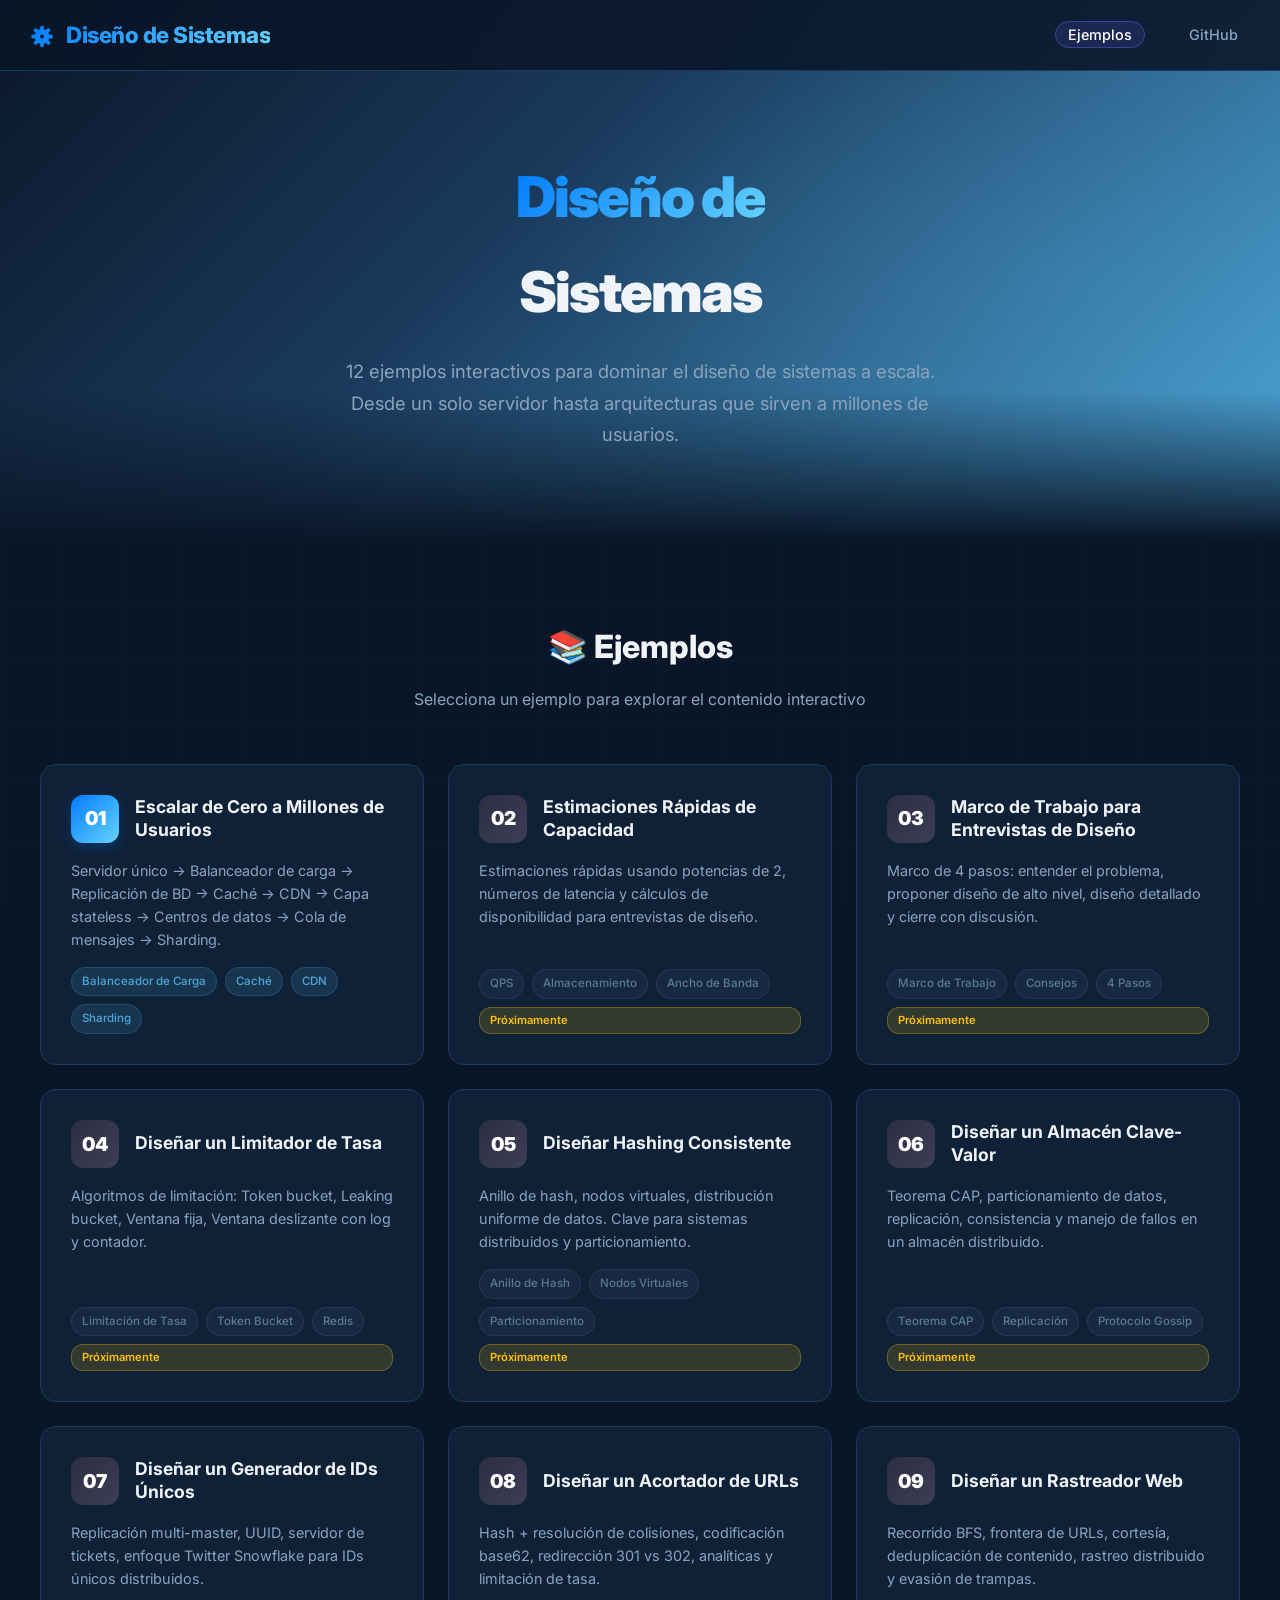
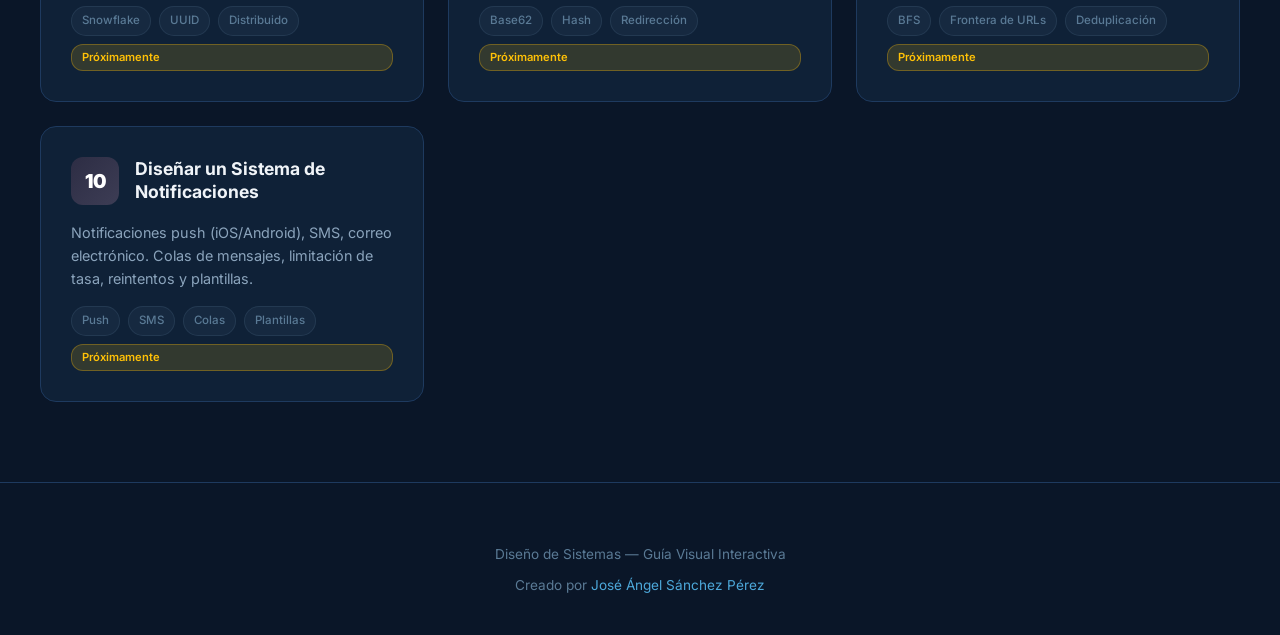
==== index.html @ 15aa8e98 "hola" ====
<!DOCTYPE html>
<html lang="es">
<head>
    <meta charset="UTF-8">
    <meta name="viewport" content="width=device-width, initial-scale=1.0">
    <title>Diseño de Sistemas — Guía Completa con 12 Ejemplos</title>
    <meta name="description" content="Guía interactiva y visual de Diseño de Sistemas. 12 ejemplos prácticos desde escalamiento básico hasta arquitecturas distribuidas complejas.">
    <meta name="author" content="José Ángel Sánchez Pérez">
    <meta property="og:type" content="website">
    <meta property="og:title" content="Diseño de Sistemas — 12 Ejemplos Prácticos">
    <meta property="og:description" content="Domina el diseño de sistemas con esta guía visual interactiva.">
    <!-- Fonts -->
    <link rel="preconnect" href="https://fonts.googleapis.com">
    <link rel="preconnect" href="https://fonts.gstatic.com" crossorigin>
    <link href="https://fonts.googleapis.com/css2?family=Inter:wght@300;400;500;600;700;800;900&family=JetBrains+Mono:wght@400;500&display=swap" rel="stylesheet">
    <link rel="stylesheet" href="https://cdnjs.cloudflare.com/ajax/libs/font-awesome/6.4.0/css/all.min.css">
    <link rel="stylesheet" href="styles.css">
    <style>
        /* ===== MAIN MENU SPECIFIC STYLES ===== */
        .menu-hero {
            min-height: 60vh;
            display: flex;
            align-items: center;
            justify-content: center;
            position: relative;
            padding: 120px 30px 60px;
            background: var(--gradient-hero);
            overflow: hidden;
        }
        .menu-hero::before {
            content: '';
            position: absolute;
            top: 0; right: 0;
            width: 60%; height: 100%;
            background: radial-gradient(ellipse at 70% 50%, rgba(77,168,218,0.12) 0%, transparent 60%);
        }
        .menu-hero::after {
            content: '';
            position: absolute;
            bottom: 0; left: 0;
            width: 100%; height: 150px;
            background: linear-gradient(to top, var(--bg-deep), transparent);
        }
        .menu-hero-content {
            position: relative; z-index: 1;
            text-align: center; max-width: 800px;
        }
        .menu-hero-content h1 {
            font-size: 3.5rem; font-weight: 900;
            letter-spacing: -2px; margin-bottom: 16px;
            animation: fadeInUp 0.8s ease;
        }
        .menu-hero-content h1 .gradient-text {
            background: var(--gradient-primary);
            -webkit-background-clip: text;
            -webkit-text-fill-color: transparent;
            background-clip: text;
        }
        .menu-hero-content p {
            font-size: 1.15rem; color: var(--text-secondary);
            max-width: 600px; margin: 0 auto;
            animation: fadeInUp 0.8s ease 0.15s both;
        }

        /* Chapters Grid */
        .chapters-section {
            padding: 80px 30px;
            position: relative; z-index: 1;
        }
        .chapters-container {
            max-width: 1200px; margin: 0 auto;
        }
        .chapters-header {
            text-align: center; margin-bottom: 50px;
        }
        .chapters-header h2 {
            font-size: 2rem; font-weight: 800;
            margin-bottom: 12px;
        }
        .chapters-header p {
            color: var(--text-secondary); font-size: 1rem;
        }
        .chapters-grid {
            display: grid;
            grid-template-columns: repeat(auto-fill, minmax(320px, 1fr));
            gap: 24px;
        }
        .chapter-card {
            background: var(--bg-card);
            border: 1px solid var(--border);
            border-radius: var(--radius);
            padding: 30px;
            transition: var(--transition);
            position: relative;
            overflow: hidden;
            display: flex;
            flex-direction: column;
            text-decoration: none;
            color: inherit;
        }
        .chapter-card::before {
            content: '';
            position: absolute;
            top: 0; left: 0;
            width: 100%; height: 4px;
            background: var(--gradient-primary);
            opacity: 0;
            transition: var(--transition);
        }
        .chapter-card:hover {
            border-color: rgba(77,168,218,0.4);
            transform: translateY(-4px);
            box-shadow: var(--shadow-glow);
        }
        .chapter-card:hover::before { opacity: 1; }
        .chapter-card-header {
            display: flex; align-items: center;
            gap: 16px; margin-bottom: 16px;
        }
        .chapter-card-number {
            width: 48px; height: 48px;
            border-radius: 12px;
            background: var(--gradient-primary);
            display: flex; align-items: center; justify-content: center;
            font-size: 1.2rem; font-weight: 900; color: #fff;
            flex-shrink: 0;
            box-shadow: 0 4px 12px rgba(0,123,255,0.25);
        }
        .chapter-card-title {
            font-size: 1.1rem; font-weight: 700;
            color: var(--text-primary);
            line-height: 1.3;
        }
        .chapter-card-desc {
            font-size: 0.9rem; color: var(--text-secondary);
            line-height: 1.6; flex: 1;
            margin-bottom: 16px;
        }
        .chapter-card-tags {
            display: flex; flex-wrap: wrap; gap: 8px;
        }
        .chapter-tag {
            padding: 4px 10px;
            background: var(--primary-glow);
            border: 1px solid rgba(77,168,218,0.2);
            border-radius: 20px;
            font-size: 0.72rem;
            color: var(--primary);
            font-weight: 500;
        }
        .chapter-card.available .chapter-card-number {
            background: var(--gradient-primary);
        }
        .chapter-card.coming-soon {
            opacity: 0.6;
        }
        .chapter-card.coming-soon .chapter-card-number {
            background: linear-gradient(135deg, #2d2d44, #3d3d55);
            box-shadow: none;
        }
        .chapter-card.coming-soon .chapter-tag {
            background: rgba(90,122,149,0.1);
            border-color: rgba(90,122,149,0.2);
            color: var(--text-muted);
        }
        .coming-soon-badge {
            display: inline-block;
            padding: 3px 10px;
            background: rgba(255,193,7,0.15);
            border: 1px solid rgba(255,193,7,0.3);
            border-radius: 12px;
            font-size: 0.7rem;
            color: var(--warning);
            font-weight: 600;
            margin-top: 8px;
        }

        @media (max-width: 768px) {
            .menu-hero-content h1 { font-size: 2.4rem; }
            .chapters-grid { grid-template-columns: 1fr; }
            .chapters-section { padding: 40px 16px; }
        }
    </style>
</head>
<body>
    <div class="bg-grid"></div>

    <!-- Navegación -->
    <nav class="navbar">
        <div class="nav-container">
            <a href="index.html" class="nav-logo">
                <span class="logo-icon">⚙️</span> Diseño de Sistemas
            </a>
            <ul class="nav-menu">
                <li><a href="#ejemplos" class="nav-link active">Ejemplos</a></li>
                <li><a href="https://github.com/mtroangelsanchez" class="nav-link" target="_blank">GitHub</a></li>
            </ul>
        </div>
    </nav>

    <!-- Hero -->
    <section class="menu-hero">
        <div class="menu-hero-content">
            <h1>
                <span class="gradient-text">Diseño de</span><br>Sistemas
            </h1>
            <p>
                12 ejemplos interactivos para dominar el diseño de sistemas a escala. 
                Desde un solo servidor hasta arquitecturas que sirven a millones de usuarios.
            </p>
        </div>
    </section>

    <!-- Ejemplos -->
    <section class="chapters-section" id="ejemplos">
        <div class="chapters-container">
            <div class="chapters-header">
                <h2>📚 Ejemplos</h2>
                <p>Selecciona un ejemplo para explorar el contenido interactivo</p>
            </div>

            <div class="chapters-grid">

                <!-- Ejemplo 1 - DISPONIBLE -->
                <a href="chapter1.html" class="chapter-card available">
                    <div class="chapter-card-header">
                        <div class="chapter-card-number">01</div>
                        <div class="chapter-card-title">Escalar de Cero a Millones de Usuarios</div>
                    </div>
                    <p class="chapter-card-desc">
                        Servidor único → Balanceador de carga → Replicación de BD → Caché → CDN → Capa stateless → Centros de datos → Cola de mensajes → Sharding.
                    </p>
                    <div class="chapter-card-tags">
                        <span class="chapter-tag">Balanceador de Carga</span>
                        <span class="chapter-tag">Caché</span>
                        <span class="chapter-tag">CDN</span>
                        <span class="chapter-tag">Sharding</span>
                    </div>
                </a>

                <!-- Ejemplo 2 -->
                <a href="#" class="chapter-card coming-soon">
                    <div class="chapter-card-header">
                        <div class="chapter-card-number">02</div>
                        <div class="chapter-card-title">Estimaciones Rápidas de Capacidad</div>
                    </div>
                    <p class="chapter-card-desc">
                        Estimaciones rápidas usando potencias de 2, números de latencia y cálculos de disponibilidad para entrevistas de diseño.
                    </p>
                    <div class="chapter-card-tags">
                        <span class="chapter-tag">QPS</span>
                        <span class="chapter-tag">Almacenamiento</span>
                        <span class="chapter-tag">Ancho de Banda</span>
                    </div>
                    <span class="coming-soon-badge">Próximamente</span>
                </a>

                <!-- Ejemplo 3 -->
                <a href="#" class="chapter-card coming-soon">
                    <div class="chapter-card-header">
                        <div class="chapter-card-number">03</div>
                        <div class="chapter-card-title">Marco de Trabajo para Entrevistas de Diseño</div>
                    </div>
                    <p class="chapter-card-desc">
                        Marco de 4 pasos: entender el problema, proponer diseño de alto nivel, diseño detallado y cierre con discusión.
                    </p>
                    <div class="chapter-card-tags">
                        <span class="chapter-tag">Marco de Trabajo</span>
                        <span class="chapter-tag">Consejos</span>
                        <span class="chapter-tag">4 Pasos</span>
                    </div>
                    <span class="coming-soon-badge">Próximamente</span>
                </a>

                <!-- Ejemplo 4 -->
                <a href="#" class="chapter-card coming-soon">
                    <div class="chapter-card-header">
                        <div class="chapter-card-number">04</div>
                        <div class="chapter-card-title">Diseñar un Limitador de Tasa</div>
                    </div>
                    <p class="chapter-card-desc">
                        Algoritmos de limitación: Token bucket, Leaking bucket, Ventana fija, Ventana deslizante con log y contador.
                    </p>
                    <div class="chapter-card-tags">
                        <span class="chapter-tag">Limitación de Tasa</span>
                        <span class="chapter-tag">Token Bucket</span>
                        <span class="chapter-tag">Redis</span>
                    </div>
                    <span class="coming-soon-badge">Próximamente</span>
                </a>

                <!-- Ejemplo 5 -->
                <a href="#" class="chapter-card coming-soon">
                    <div class="chapter-card-header">
                        <div class="chapter-card-number">05</div>
                        <div class="chapter-card-title">Diseñar Hashing Consistente</div>
                    </div>
                    <p class="chapter-card-desc">
                        Anillo de hash, nodos virtuales, distribución uniforme de datos. Clave para sistemas distribuidos y particionamiento.
                    </p>
                    <div class="chapter-card-tags">
                        <span class="chapter-tag">Anillo de Hash</span>
                        <span class="chapter-tag">Nodos Virtuales</span>
                        <span class="chapter-tag">Particionamiento</span>
                    </div>
                    <span class="coming-soon-badge">Próximamente</span>
                </a>

                <!-- Ejemplo 6 -->
                <a href="#" class="chapter-card coming-soon">
                    <div class="chapter-card-header">
                        <div class="chapter-card-number">06</div>
                        <div class="chapter-card-title">Diseñar un Almacén Clave-Valor</div>
                    </div>
                    <p class="chapter-card-desc">
                        Teorema CAP, particionamiento de datos, replicación, consistencia y manejo de fallos en un almacén distribuido.
                    </p>
                    <div class="chapter-card-tags">
                        <span class="chapter-tag">Teorema CAP</span>
                        <span class="chapter-tag">Replicación</span>
                        <span class="chapter-tag">Protocolo Gossip</span>
                    </div>
                    <span class="coming-soon-badge">Próximamente</span>
                </a>

                <!-- Ejemplo 7 -->
                <a href="#" class="chapter-card coming-soon">
                    <div class="chapter-card-header">
                        <div class="chapter-card-number">07</div>
                        <div class="chapter-card-title">Diseñar un Generador de IDs Únicos</div>
                    </div>
                    <p class="chapter-card-desc">
                        Replicación multi-master, UUID, servidor de tickets, enfoque Twitter Snowflake para IDs únicos distribuidos.
                    </p>
                    <div class="chapter-card-tags">
                        <span class="chapter-tag">Snowflake</span>
                        <span class="chapter-tag">UUID</span>
                        <span class="chapter-tag">Distribuido</span>
                    </div>
                    <span class="coming-soon-badge">Próximamente</span>
                </a>

                <!-- Ejemplo 8 -->
                <a href="#" class="chapter-card coming-soon">
                    <div class="chapter-card-header">
                        <div class="chapter-card-number">08</div>
                        <div class="chapter-card-title">Diseñar un Acortador de URLs</div>
                    </div>
                    <p class="chapter-card-desc">
                        Hash + resolución de colisiones, codificación base62, redirección 301 vs 302, analíticas y limitación de tasa.
                    </p>
                    <div class="chapter-card-tags">
                        <span class="chapter-tag">Base62</span>
                        <span class="chapter-tag">Hash</span>
                        <span class="chapter-tag">Redirección</span>
                    </div>
                    <span class="coming-soon-badge">Próximamente</span>
                </a>

                <!-- Ejemplo 9 -->
                <a href="#" class="chapter-card coming-soon">
                    <div class="chapter-card-header">
                        <div class="chapter-card-number">09</div>
                        <div class="chapter-card-title">Diseñar un Rastreador Web</div>
                    </div>
                    <p class="chapter-card-desc">
                        Recorrido BFS, frontera de URLs, cortesía, deduplicación de contenido, rastreo distribuido y evasión de trampas.
                    </p>
                    <div class="chapter-card-tags">
                        <span class="chapter-tag">BFS</span>
                        <span class="chapter-tag">Frontera de URLs</span>
                        <span class="chapter-tag">Deduplicación</span>
                    </div>
                    <span class="coming-soon-badge">Próximamente</span>
                </a>

                <!-- Ejemplo 10 -->
                <a href="#" class="chapter-card coming-soon">
                    <div class="chapter-card-header">
                        <div class="chapter-card-number">10</div>
                        <div class="chapter-card-title">Diseñar un Sistema de Notificaciones</div>
                    </div>
                    <p class="chapter-card-desc">
                        Notificaciones push (iOS/Android), SMS, correo electrónico. Colas de mensajes, limitación de tasa, reintentos y plantillas.
                    </p>
                    <div class="chapter-card-tags">
                        <span class="chapter-tag">Push</span>
                        <span class="chapter-tag">SMS</span>
                        <span class="chapter-tag">Colas</span>
                        <span class="chapter-tag">Plantillas</span>
                    </div>
                    <span class="coming-soon-badge">Próximamente</span>
                </a>

                <!-- Ejemplo 11 -->
                <a href="#" class="chapter-card coming-soon">
                    <div class="chapter-card-header">
                        <div class="chapter-card-number">11</div>
                        <div class="chapter-card-title">Diseñar un Sistema de Noticias (Feed)</div>
                    </div>
                    <p class="chapter-card-desc">
                        Publicación de feed, construcción del news feed. Fanout en escritura vs fanout en lectura, estrategia de caché y ranking.
                    </p>
                    <div class="chapter-card-tags">
                        <span class="chapter-tag">Fanout</span>
                        <span class="chapter-tag">Ranking de Feed</span>
                        <span class="chapter-tag">Caché</span>
                    </div>
                    <span class="coming-soon-badge">Próximamente</span>
                </a>

                <!-- Ejemplo 12 -->
                <a href="#" class="chapter-card coming-soon">
                    <div class="chapter-card-header">
                        <div class="chapter-card-number">12</div>
                        <div class="chapter-card-title">Diseñar un Sistema de Chat</div>
                    </div>
                    <p class="chapter-card-desc">
                        WebSocket, chat 1 a 1, chat grupal, presencia en línea, sincronización de mensajes, almacenamiento y notificaciones push.
                    </p>
                    <div class="chapter-card-tags">
                        <span class="chapter-tag">WebSocket</span>
                        <span class="chapter-tag">Presencia</span>
                        <span class="chapter-tag">Sincronización</span>
                    </div>
                    <span class="coming-soon-badge">Próximamente</span>
                </a>

            </div>
        </div>
    </section>

    <!-- Pie de página -->
    <footer class="footer">
        <p>Diseño de Sistemas — Guía Visual Interactiva</p>
        <p>Creado por <a href="https://github.com/mtroangelsanchez">José Ángel Sánchez Pérez</a></p>
    </footer>

    <script>
        // Animate cards on scroll
        document.addEventListener('DOMContentLoaded', () => {
            const cards = document.querySelectorAll('.chapter-card');
            const observer = new IntersectionObserver((entries) => {
                entries.forEach((entry, i) => {
                    if (entry.isIntersecting) {
                        setTimeout(() => {
                            entry.target.style.opacity = '1';
                            entry.target.style.transform = 'translateY(0)';
                        }, i * 80);
                        observer.unobserve(entry.target);
                    }
                });
            }, { threshold: 0.1 });

            cards.forEach(card => {
                card.style.opacity = '0';
                card.style.transform = 'translateY(25px)';
                card.style.transition = 'opacity 0.5s ease, transform 0.5s ease';
                observer.observe(card);
            });

            // Navbar scroll
            const navbar = document.querySelector('.navbar');
            window.addEventListener('scroll', () => {
                navbar.style.background = window.scrollY > 50 
                    ? 'rgba(10, 22, 40, 0.95)' 
                    : 'rgba(10, 22, 40, 0.88)';
            });
        });
    </script>
</body>
</html>
---- styles.css ----
/* ===== SYSTEM DESIGN — TEMA INSPIRADO EN HEALTHCARE MODERN UI ===== */
/* Paleta: Deep Blue + Sky Blue + Electric Blue + Purple accents */

* {
    margin: 0;
    padding: 0;
    box-sizing: border-box;
}

html {
    scroll-behavior: smooth;
}

:root {
    --bg-deep: #0a1628;
    --bg-card: #0f2137;
    --bg-card-hover: #132d4a;
    --primary: #4da8da;
    --primary-bright: #67d4fc;
    --primary-glow: rgba(77, 168, 218, 0.15);
    --secondary: #007bff;
    --secondary-glow: rgba(0, 123, 255, 0.15);
    --tertiary: #6c63ff;
    --tertiary-glow: rgba(108, 99, 255, 0.15);
    --success: #20c997;
    --warning: #ffc107;
    --danger: #ff6b6b;
    --text-primary: #f0f4f8;
    --text-secondary: #8ba4bc;
    --text-muted: #5a7a95;
    --border: #1e3a5f;
    --gradient-hero: linear-gradient(135deg, #0a1628 0%, #1a3a5c 40%, #4da8da 100%);
    --gradient-primary: linear-gradient(135deg, #007bff, #67d4fc);
    --gradient-secondary: linear-gradient(135deg, #6c63ff, #a78bfa);
    --gradient-card: linear-gradient(180deg, #0f2137 0%, #0a1628 100%);
    --shadow: 0 4px 24px rgba(0, 0, 0, 0.4);
    --shadow-glow: 0 0 30px rgba(77, 168, 218, 0.12);
    --radius: 16px;
    --radius-sm: 8px;
    --transition: all 0.3s cubic-bezier(0.4, 0, 0.2, 1);
}

body {
    font-family: 'Inter', 'Segoe UI', sans-serif;
    background: var(--bg-deep);
    color: var(--text-primary);
    line-height: 1.7;
    overflow-x: hidden;
}

a {
    text-decoration: none;
    color: inherit;
}

/* ===== ANIMATED BACKGROUND ===== */
.bg-grid {
    position: fixed;
    top: 0;
    left: 0;
    width: 100%;
    height: 100%;
    pointer-events: none;
    z-index: 0;
    background-image: 
        linear-gradient(rgba(77, 168, 218, 0.03) 1px, transparent 1px),
        linear-gradient(90deg, rgba(77, 168, 218, 0.03) 1px, transparent 1px);
    background-size: 60px 60px;
}

/* ===== NAVIGATION ===== */
.navbar {
    position: fixed;
    top: 0;
    left: 0;
    width: 100%;
    z-index: 1000;
    background: rgba(10, 22, 40, 0.88);
    backdrop-filter: blur(20px);
    border-bottom: 1px solid var(--border);
    transition: var(--transition);
}

.nav-container {
    max-width: 1300px;
    margin: 0 auto;
    padding: 16px 30px;
    display: flex;
    justify-content: space-between;
    align-items: center;
}

.nav-logo {
    font-size: 1.4rem;
    font-weight: 800;
    background: var(--gradient-primary);
    -webkit-background-clip: text;
    -webkit-text-fill-color: transparent;
    background-clip: text;
    letter-spacing: -0.5px;
}

.nav-logo .logo-icon {
    display: inline-block;
    margin-right: 8px;
    font-size: 1.2rem;
}

.nav-menu {
    display: flex;
    list-style: none;
    gap: 32px;
}

.nav-link {
    font-size: 0.9rem;
    font-weight: 500;
    color: var(--text-secondary);
    transition: var(--transition);
    position: relative;
    padding: 4px 12px;
    border-radius: 20px;
}

.nav-link:hover,
.nav-link.active {
    color: #fff;
    background: var(--tertiary-glow);
    border: 1px solid rgba(108, 99, 255, 0.4);
}

.nav-back {
    display: flex;
    align-items: center;
    gap: 8px;
    color: var(--text-secondary);
    font-size: 0.9rem;
    transition: var(--transition);
}

.nav-back:hover {
    color: var(--primary);
}

/* ===== HERO SECTION ===== */
.hero {
    min-height: 100vh;
    display: flex;
    align-items: center;
    justify-content: center;
    position: relative;
    padding: 120px 30px 80px;
    overflow: hidden;
    background: var(--gradient-hero);
}

.hero::before {
    content: '';
    position: absolute;
    top: 0;
    right: 0;
    width: 60%;
    height: 100%;
    background: radial-gradient(ellipse at 70% 50%, rgba(77, 168, 218, 0.15) 0%, transparent 60%);
    pointer-events: none;
}

.hero::after {
    content: '';
    position: absolute;
    bottom: 0;
    left: 0;
    width: 100%;
    height: 200px;
    background: linear-gradient(to top, var(--bg-deep), transparent);
    pointer-events: none;
}

.hero-content {
    position: relative;
    z-index: 1;
    text-align: center;
    max-width: 900px;
}

.hero-badge {
    display: inline-flex;
    align-items: center;
    gap: 8px;
    padding: 8px 20px;
    background: rgba(108, 99, 255, 0.15);
    border: 1px solid rgba(108, 99, 255, 0.4);
    border-radius: 50px;
    font-size: 0.85rem;
    color: var(--tertiary);
    font-weight: 600;
    margin-bottom: 24px;
    animation: fadeInUp 0.8s ease;
}

.hero-title {
    font-size: 4rem;
    font-weight: 900;
    line-height: 1.1;
    margin-bottom: 20px;
    letter-spacing: -2px;
    animation: fadeInUp 0.8s ease 0.1s both;
}

.hero-title .gradient-text {
    background: var(--gradient-primary);
    -webkit-background-clip: text;
    -webkit-text-fill-color: transparent;
    background-clip: text;
}

.hero-subtitle {
    font-size: 1.2rem;
    color: var(--text-secondary);
    max-width: 650px;
    margin: 0 auto 40px;
    animation: fadeInUp 0.8s ease 0.2s both;
}

.hero-stats {
    display: flex;
    justify-content: center;
    gap: 50px;
    animation: fadeInUp 0.8s ease 0.3s both;
}

.hero-stat {
    text-align: center;
}

.hero-stat-number {
    font-size: 2.2rem;
    font-weight: 800;
    background: var(--gradient-primary);
    -webkit-background-clip: text;
    -webkit-text-fill-color: transparent;
    background-clip: text;
}

.hero-stat-label {
    font-size: 0.8rem;
    color: var(--text-muted);
    text-transform: uppercase;
    letter-spacing: 1px;
}

@keyframes fadeInUp {
    from { opacity: 0; transform: translateY(30px); }
    to { opacity: 1; transform: translateY(0); }
}

/* ===== CHAPTER SECTION ===== */
.chapter-section {
    padding: 80px 30px;
    position: relative;
    z-index: 1;
}

.chapter-container {
    max-width: 1100px;
    margin: 0 auto;
}

.chapter-header {
    display: flex;
    align-items: center;
    gap: 20px;
    margin-bottom: 50px;
    padding-bottom: 20px;
    border-bottom: 1px solid var(--border);
}

.chapter-number {
    display: flex;
    align-items: center;
    justify-content: center;
    width: 60px;
    height: 60px;
    border-radius: 16px;
    background: var(--gradient-primary);
    font-size: 1.5rem;
    font-weight: 900;
    color: #fff;
    flex-shrink: 0;
    box-shadow: 0 4px 15px rgba(0, 123, 255, 0.3);
}

.chapter-title {
    font-size: 2.2rem;
    font-weight: 800;
    letter-spacing: -1px;
}

.chapter-title .highlight {
    color: var(--primary);
}

/* ===== CONTENT BLOCKS ===== */
.content-block {
    margin-bottom: 60px;
}

.content-block h2 {
    font-size: 1.6rem;
    font-weight: 700;
    margin-bottom: 20px;
    color: var(--text-primary);
    display: flex;
    align-items: center;
    gap: 12px;
}

.content-block h2 .icon {
    display: inline-flex;
    align-items: center;
    justify-content: center;
    width: 36px;
    height: 36px;
    border-radius: 10px;
    font-size: 1rem;
}

.content-block h2 .icon.cyan { background: var(--primary-glow); color: var(--primary); }
.content-block h2 .icon.orange { background: var(--secondary-glow); color: var(--secondary); }
.content-block h2 .icon.purple { background: var(--tertiary-glow); color: var(--tertiary); }

.content-block h3 {
    font-size: 1.2rem;
    font-weight: 600;
    margin: 30px 0 15px;
    color: var(--primary-bright);
}

.content-block p {
    font-size: 1rem;
    color: var(--text-secondary);
    margin-bottom: 16px;
    line-height: 1.8;
}

/* ===== INFO CARDS ===== */
.info-card {
    background: var(--bg-card);
    border: 1px solid var(--border);
    border-radius: var(--radius);
    padding: 30px;
    margin: 24px 0;
    transition: var(--transition);
    position: relative;
    overflow: hidden;
}

.info-card::before {
    content: '';
    position: absolute;
    top: 0;
    left: 0;
    width: 4px;
    height: 100%;
    background: var(--gradient-primary);
    border-radius: 4px 0 0 4px;
}

.info-card:hover {
    border-color: rgba(77, 168, 218, 0.4);
    box-shadow: var(--shadow-glow);
    transform: translateY(-2px);
}

.info-card.orange::before {
    background: linear-gradient(135deg, #007bff, #4da8da);
}

.info-card.purple::before {
    background: var(--gradient-secondary);
}

.info-card h4 {
    font-size: 1.1rem;
    font-weight: 700;
    margin-bottom: 12px;
    color: var(--text-primary);
}

.info-card p {
    color: var(--text-secondary);
    font-size: 0.95rem;
}

/* ===== FLOW STEPS ===== */
.flow-steps {
    display: flex;
    flex-direction: column;
    gap: 16px;
    margin: 24px 0;
}

.flow-step {
    display: flex;
    align-items: flex-start;
    gap: 16px;
    padding: 20px;
    background: var(--bg-card);
    border: 1px solid var(--border);
    border-radius: var(--radius-sm);
    transition: var(--transition);
}

.flow-step:hover {
    border-color: rgba(77, 168, 218, 0.3);
    background: var(--bg-card-hover);
}

.flow-step-number {
    display: flex;
    align-items: center;
    justify-content: center;
    width: 32px;
    height: 32px;
    border-radius: 50%;
    background: var(--primary-glow);
    border: 2px solid var(--primary);
    color: var(--primary);
    font-weight: 700;
    font-size: 0.85rem;
    flex-shrink: 0;
}

.flow-step-content {
    flex: 1;
}

.flow-step-content strong {
    color: var(--text-primary);
}

.flow-step-content p {
    margin: 0;
    font-size: 0.9rem;
}

/* ===== COMPARISON GRID ===== */
.comparison-grid {
    display: grid;
    grid-template-columns: 1fr 1fr;
    gap: 24px;
    margin: 24px 0;
}

.comparison-card {
    background: var(--bg-card);
    border: 1px solid var(--border);
    border-radius: var(--radius);
    padding: 28px;
    transition: var(--transition);
}

.comparison-card:hover {
    transform: translateY(-3px);
    box-shadow: var(--shadow);
}

.comparison-card.sql {
    border-top: 3px solid var(--primary);
}

.comparison-card.nosql {
    border-top: 3px solid var(--secondary);
}

.comparison-card h4 {
    font-size: 1.1rem;
    font-weight: 700;
    margin-bottom: 12px;
}

.comparison-card.sql h4 { color: var(--primary); }
.comparison-card.nosql h4 { color: var(--secondary); }

.comparison-card ul {
    list-style: none;
    padding: 0;
}

.comparison-card ul li {
    padding: 8px 0;
    font-size: 0.9rem;
    color: var(--text-secondary);
    display: flex;
    align-items: center;
    gap: 10px;
}

.comparison-card ul li::before {
    content: '▸';
    color: var(--primary);
    font-weight: bold;
}

.comparison-card.nosql ul li::before {
    color: var(--secondary);
}

/* ===== SCALING GRID ===== */
.scaling-grid {
    display: grid;
    grid-template-columns: 1fr 1fr;
    gap: 24px;
    margin: 24px 0;
}

.scaling-card {
    background: var(--bg-card);
    border: 1px solid var(--border);
    border-radius: var(--radius);
    padding: 28px;
    text-align: center;
    transition: var(--transition);
}

.scaling-card:hover {
    transform: translateY(-3px);
    box-shadow: var(--shadow);
    border-color: rgba(77, 168, 218, 0.3);
}

.scaling-card .scaling-icon {
    font-size: 2.5rem;
    margin-bottom: 16px;
}

.scaling-card h4 {
    font-size: 1.1rem;
    font-weight: 700;
    margin-bottom: 8px;
    color: var(--text-primary);
}

.scaling-card .subtitle {
    font-size: 0.85rem;
    color: var(--primary);
    font-weight: 600;
    margin-bottom: 12px;
}

.scaling-card p {
    font-size: 0.9rem;
    color: var(--text-secondary);
}

/* ===== DIAGRAM CONTAINER ===== */
.diagram-container {
    margin: 30px 0;
    background: var(--bg-card);
    border: 1px solid var(--border);
    border-radius: var(--radius);
    padding: 24px;
    text-align: center;
    transition: var(--transition);
}

.diagram-container:hover {
    border-color: rgba(77, 168, 218, 0.4);
    box-shadow: var(--shadow-glow);
}

.diagram-container img {
    max-width: 100%;
    height: auto;
    border-radius: var(--radius-sm);
}

.diagram-container .diagram-caption {
    margin-top: 16px;
    font-size: 0.85rem;
    color: var(--text-muted);
    font-style: italic;
}

.diagram-container .diagram-label {
    display: inline-block;
    padding: 4px 12px;
    background: var(--primary-glow);
    border: 1px solid rgba(77, 168, 218, 0.3);
    border-radius: 20px;
    font-size: 0.75rem;
    color: var(--primary);
    font-weight: 600;
    margin-bottom: 16px;
}

.svg-diagram svg {
    max-width: 100%;
    height: auto;
}

/* ===== ADVANTAGES LIST ===== */
.advantages-list {
    display: grid;
    grid-template-columns: repeat(auto-fit, minmax(280px, 1fr));
    gap: 16px;
    margin: 24px 0;
}

.advantage-item {
    display: flex;
    align-items: flex-start;
    gap: 12px;
    padding: 16px;
    background: var(--bg-card);
    border: 1px solid var(--border);
    border-radius: var(--radius-sm);
    transition: var(--transition);
}

.advantage-item:hover {
    border-color: rgba(32, 201, 151, 0.3);
    background: rgba(32, 201, 151, 0.05);
}

.advantage-item .check {
    color: var(--success);
    font-size: 1.1rem;
    flex-shrink: 0;
    margin-top: 2px;
}

.advantage-item p {
    margin: 0;
    font-size: 0.9rem;
}

.advantage-item strong {
    color: var(--text-primary);
}

/* ===== CONSIDERATIONS ===== */
.considerations-grid {
    display: grid;
    grid-template-columns: repeat(auto-fit, minmax(300px, 1fr));
    gap: 20px;
    margin: 24px 0;
}

.consideration-card {
    background: var(--bg-card);
    border: 1px solid var(--border);
    border-radius: var(--radius);
    padding: 24px;
    transition: var(--transition);
}

.consideration-card:hover {
    border-color: rgba(108, 99, 255, 0.4);
    transform: translateY(-2px);
}

.consideration-card h5 {
    font-size: 0.95rem;
    font-weight: 700;
    color: var(--tertiary);
    margin-bottom: 8px;
    display: flex;
    align-items: center;
    gap: 8px;
}

.consideration-card p {
    font-size: 0.88rem;
    color: var(--text-secondary);
    margin: 0;
}

/* ===== SUMMARY SECTION ===== */
.summary-section {
    margin-top: 80px;
    padding: 50px;
    background: linear-gradient(135deg, var(--bg-card) 0%, rgba(77, 168, 218, 0.08) 100%);
    border: 1px solid var(--border);
    border-radius: var(--radius);
    position: relative;
    overflow: hidden;
}

.summary-section::before {
    content: '';
    position: absolute;
    top: 0;
    left: 0;
    width: 100%;
    height: 3px;
    background: var(--gradient-primary);
}

.summary-section h2 {
    font-size: 1.6rem;
    font-weight: 800;
    margin-bottom: 30px;
    text-align: center;
}

.summary-grid {
    display: grid;
    grid-template-columns: repeat(auto-fit, minmax(250px, 1fr));
    gap: 16px;
}

.summary-item {
    display: flex;
    align-items: center;
    gap: 12px;
    padding: 16px 20px;
    background: rgba(77, 168, 218, 0.05);
    border: 1px solid rgba(77, 168, 218, 0.15);
    border-radius: var(--radius-sm);
    font-size: 0.9rem;
    font-weight: 500;
    transition: var(--transition);
}

.summary-item:hover {
    background: rgba(77, 168, 218, 0.12);
    border-color: rgba(77, 168, 218, 0.4);
    transform: translateX(4px);
}

.summary-item .bullet {
    width: 8px;
    height: 8px;
    border-radius: 50%;
    background: var(--primary);
    flex-shrink: 0;
}

/* ===== TABLE OF CONTENTS (Side dots) ===== */
.toc {
    position: fixed;
    right: 30px;
    top: 50%;
    transform: translateY(-50%);
    z-index: 100;
    display: flex;
    flex-direction: column;
    gap: 8px;
}

.toc-dot {
    width: 10px;
    height: 10px;
    border-radius: 50%;
    background: var(--border);
    border: 2px solid var(--border);
    transition: var(--transition);
    cursor: pointer;
}

.toc-dot.active {
    background: var(--primary);
    border-color: var(--primary);
    box-shadow: 0 0 12px rgba(77, 168, 218, 0.6);
}

.toc-dot:hover {
    border-color: var(--primary);
}

/* ===== CODE BLOCK ===== */
.code-block {
    background: #060d18;
    border: 1px solid var(--border);
    border-radius: var(--radius-sm);
    padding: 20px 24px;
    margin: 16px 0;
    overflow-x: auto;
    font-family: 'JetBrains Mono', 'Fira Code', monospace;
    font-size: 0.85rem;
    line-height: 1.6;
    color: #c9d1d9;
}

.code-block .keyword { color: #ff7b72; }
.code-block .string { color: #a5d6ff; }
.code-block .comment { color: #5a7a95; }

/* ===== FOOTER ===== */
.footer {
    padding: 60px 30px 30px;
    border-top: 1px solid var(--border);
    text-align: center;
    position: relative;
    z-index: 1;
}

.footer p {
    color: var(--text-muted);
    font-size: 0.85rem;
    margin-bottom: 8px;
}

.footer a {
    color: var(--primary);
    transition: var(--transition);
}

.footer a:hover {
    color: var(--primary-bright);
}

/* ===== RESPONSIVE ===== */
@media (max-width: 1200px) {
    .toc {
        display: none;
    }
}

@media (max-width: 768px) {
    .hero-title {
        font-size: 2.5rem;
    }

    .hero-stats {
        flex-direction: column;
        gap: 20px;
    }

    .chapter-header {
        flex-direction: column;
        text-align: center;
    }

    .chapter-title {
        font-size: 1.6rem;
    }

    .comparison-grid,
    .scaling-grid {
        grid-template-columns: 1fr;
    }

    .summary-section {
        padding: 30px 20px;
    }

    .nav-menu {
        display: none;
    }

    .hero {
        padding: 100px 16px 60px;
    }
}

@media (max-width: 480px) {
    .hero-title {
        font-size: 2rem;
    }

    .content-block h2 {
        font-size: 1.3rem;
    }

    .info-card {
        padding: 20px;
    }

    .chapter-section {
        padding: 40px 16px;
    }
}
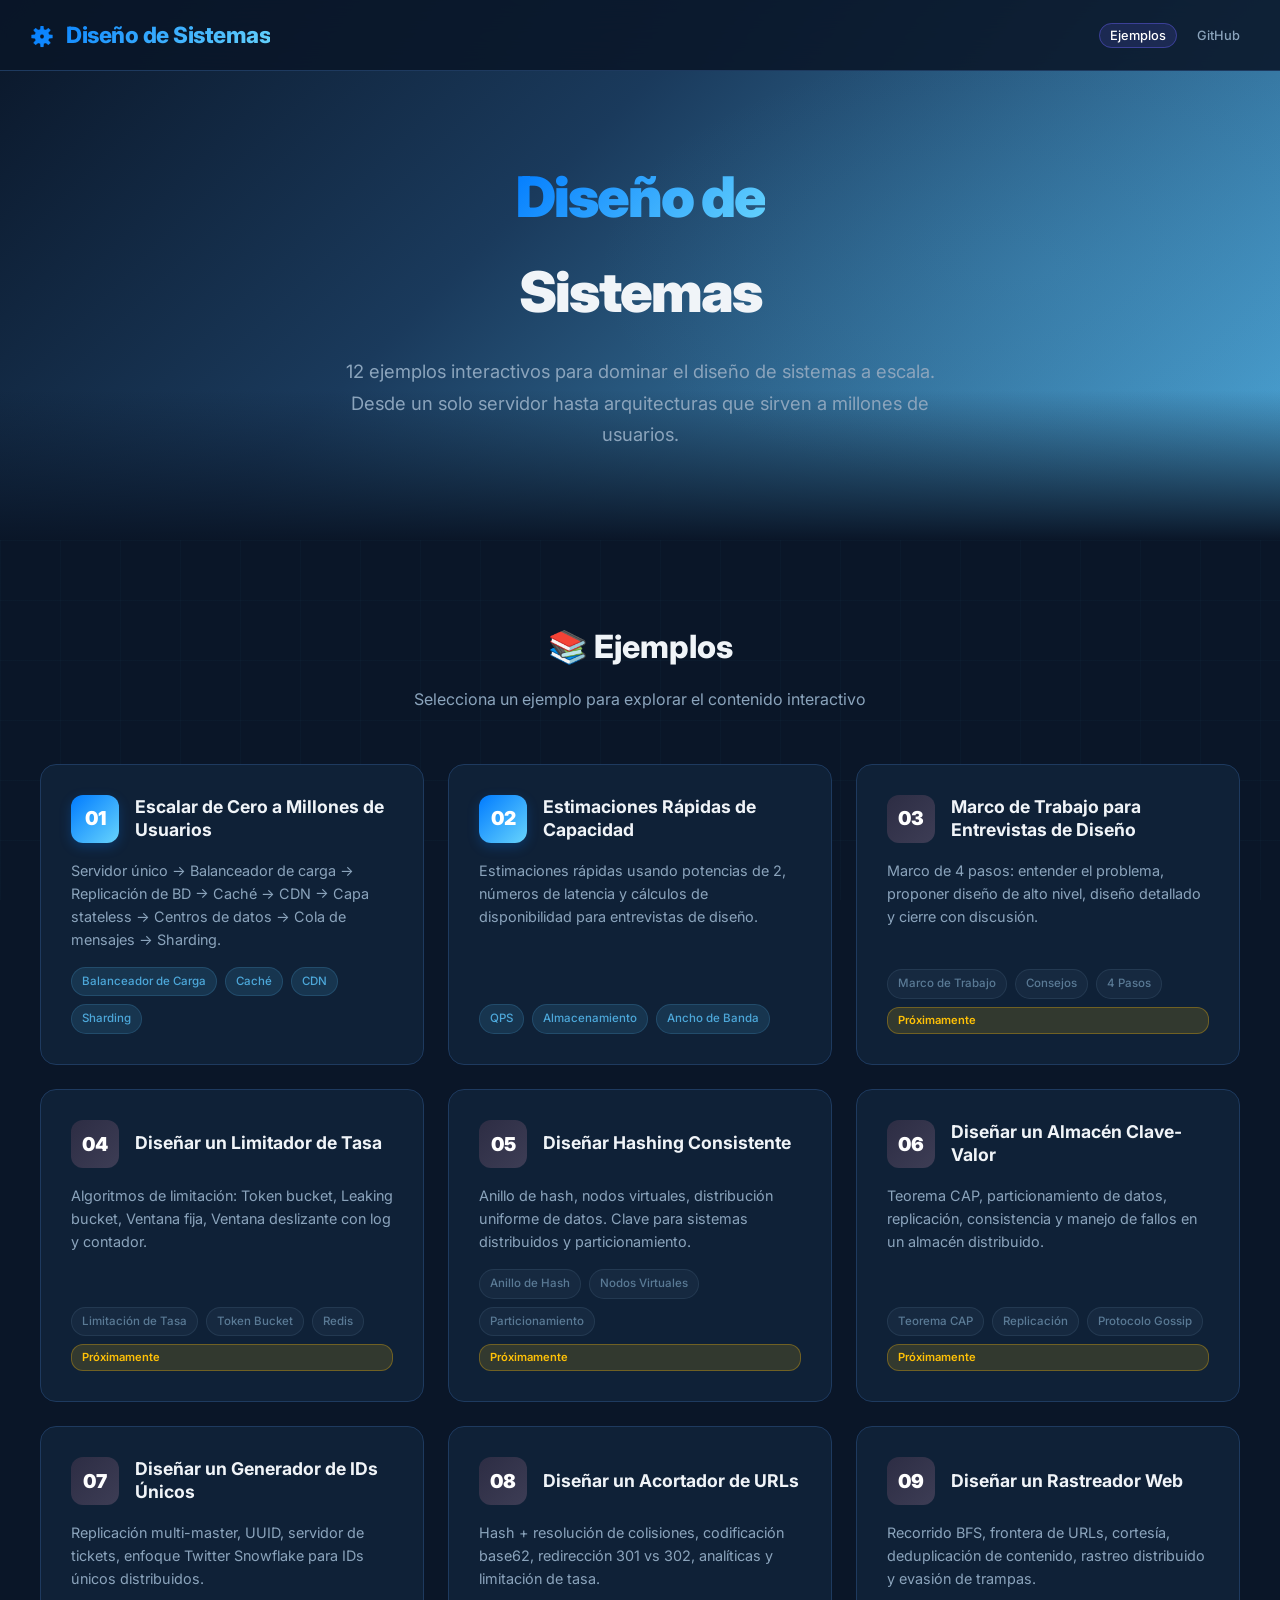
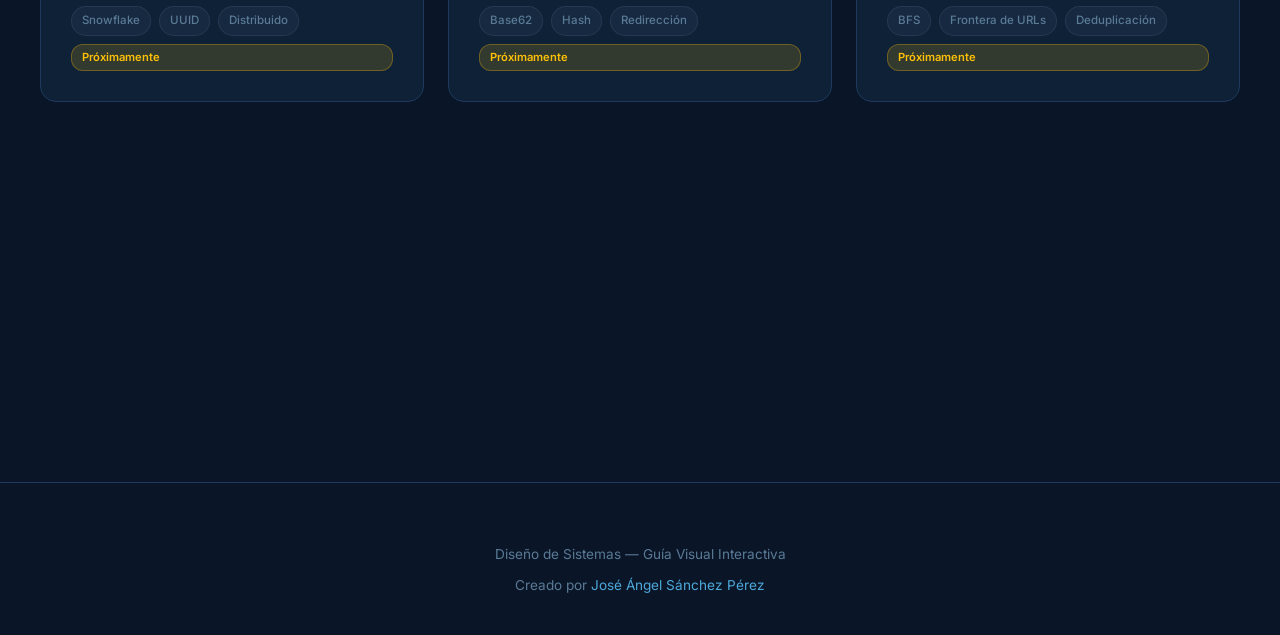
==== commit 17ad97ee: "capitulo 2" ====
--- a/index.html
+++ b/index.html
@@ -238,8 +238,8 @@
                     </div>
                 </a>
 
-                <!-- Ejemplo 2 -->
-                <a href="#" class="chapter-card coming-soon">
+                <!-- Ejemplo 2 - DISPONIBLE -->
+                <a href="chapter2.html" class="chapter-card available">
                     <div class="chapter-card-header">
                         <div class="chapter-card-number">02</div>
                         <div class="chapter-card-title">Estimaciones Rápidas de Capacidad</div>
@@ -252,7 +252,6 @@
                         <span class="chapter-tag">Almacenamiento</span>
                         <span class="chapter-tag">Ancho de Banda</span>
                     </div>
-                    <span class="coming-soon-badge">Próximamente</span>
                 </a>
 
                 <!-- Ejemplo 3 -->
--- a/styles.css
+++ b/styles.css
@@ -109,17 +109,21 @@
 .nav-menu {
     display: flex;
     list-style: none;
-    gap: 32px;
+    gap: 10px;
+    flex-wrap: wrap;
+    justify-content: center;
+    max-width: 700px;
 }
 
 .nav-link {
-    font-size: 0.9rem;
+    font-size: 0.8rem;
     font-weight: 500;
     color: var(--text-secondary);
     transition: var(--transition);
     position: relative;
-    padding: 4px 12px;
+    padding: 4px 10px;
     border-radius: 20px;
+    white-space: nowrap;
 }
 
 .nav-link:hover,
@@ -770,22 +774,111 @@
 }
 
 /* ===== CODE BLOCK ===== */
+.code-block-wrapper {
+    position: relative;
+    margin: 20px 0;
+}
+
+.code-block-header {
+    display: flex;
+    align-items: center;
+    justify-content: space-between;
+    background: #0d1a2d;
+    border: 1px solid var(--border);
+    border-bottom: none;
+    border-radius: var(--radius-sm) var(--radius-sm) 0 0;
+    padding: 10px 16px;
+}
+
+.code-block-lang {
+    font-family: 'Inter', sans-serif;
+    font-size: 0.72rem;
+    font-weight: 600;
+    color: var(--text-muted);
+    text-transform: uppercase;
+    letter-spacing: 0.5px;
+}
+
+.code-copy-btn {
+    display: flex;
+    align-items: center;
+    gap: 6px;
+    background: rgba(77, 168, 218, 0.1);
+    border: 1px solid rgba(77, 168, 218, 0.25);
+    border-radius: 6px;
+    padding: 5px 12px;
+    color: var(--primary);
+    font-family: 'Inter', sans-serif;
+    font-size: 0.72rem;
+    font-weight: 500;
+    cursor: pointer;
+    transition: var(--transition);
+}
+
+.code-copy-btn:hover {
+    background: rgba(77, 168, 218, 0.2);
+    border-color: var(--primary);
+    transform: translateY(-1px);
+}
+
+.code-copy-btn.copied {
+    background: rgba(32, 201, 151, 0.15);
+    border-color: var(--success);
+    color: var(--success);
+}
+
+.code-copy-btn i {
+    font-size: 0.8rem;
+}
+
 .code-block {
     background: #060d18;
     border: 1px solid var(--border);
     border-radius: var(--radius-sm);
-    padding: 20px 24px;
-    margin: 16px 0;
+    padding: 24px 28px;
+    margin: 20px 0;
     overflow-x: auto;
     font-family: 'JetBrains Mono', 'Fira Code', monospace;
-    font-size: 0.85rem;
-    line-height: 1.6;
+    font-size: 0.82rem;
+    line-height: 1.9;
     color: #c9d1d9;
+    tab-size: 2;
+    white-space: pre-wrap;
+    word-wrap: break-word;
+    position: relative;
+}
+
+/* When inside a wrapper, adjust border radius */
+.code-block-wrapper .code-block {
+    margin: 0;
+    border-radius: 0 0 var(--radius-sm) var(--radius-sm);
+    border-top: none;
 }
 
 .code-block .keyword { color: #ff7b72; }
 .code-block .string { color: #a5d6ff; }
-.code-block .comment { color: #5a7a95; }
+.code-block .comment { color: #6a8fa8; font-style: italic; }
+.code-block .function { color: #d2a8ff; }
+.code-block .number { color: #79c0ff; }
+
+/* Scrollbar styling for code blocks */
+.code-block::-webkit-scrollbar {
+    height: 6px;
+}
+
+.code-block::-webkit-scrollbar-track {
+    background: #0a1628;
+    border-radius: 3px;
+}
+
+.code-block::-webkit-scrollbar-thumb {
+    background: var(--border);
+    border-radius: 3px;
+}
+
+.code-block::-webkit-scrollbar-thumb:hover {
+    background: var(--primary);
+}
 
 /* ===== FOOTER ===== */
 .footer {
